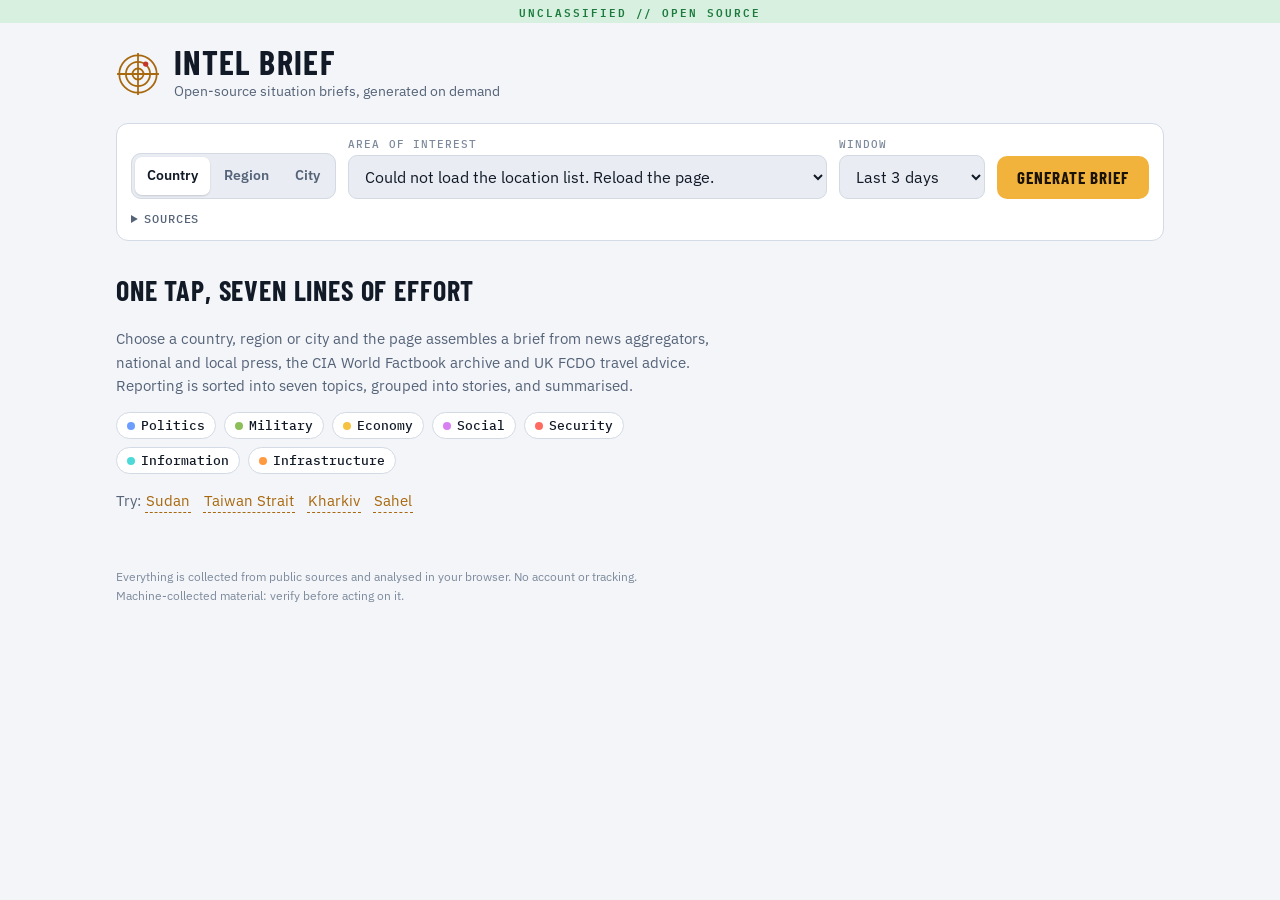
==== web/index.html @ 57255a1c "Add Intel Brief web app with scheduled news collection Open-source intelligence briefs for any count" ====
<!doctype html>
<html lang="en-GB">
<head>
<meta charset="utf-8">
<meta name="viewport" content="width=device-width, initial-scale=1, viewport-fit=cover">
<title>Intel Brief</title>
<meta name="description" content="Open-source intelligence briefs for any country, region or city: politics, military, economy, social, security, information and infrastructure.">
<meta name="theme-color" content="#0b1018">
<meta name="apple-mobile-web-app-capable" content="yes">
<meta name="apple-mobile-web-app-status-bar-style" content="black-translucent">
<meta name="apple-mobile-web-app-title" content="Intel Brief">
<link rel="icon" href="icon.png">
<link rel="apple-touch-icon" href="icon.png">
<link rel="manifest" href="manifest.webmanifest">
<link rel="preconnect" href="https://fonts.googleapis.com">
<link rel="preconnect" href="https://fonts.gstatic.com" crossorigin>
<link rel="stylesheet" href="https://fonts.googleapis.com/css2?family=Barlow+Condensed:wght@500;600;700&family=IBM+Plex+Mono:wght@400;500&family=IBM+Plex+Sans:wght@400;500;600&display=swap">
<link rel="stylesheet" href="styles.css">
<script type="module" src="js/app.js"></script>
</head>
<body>
<div class="classification" role="note">UNCLASSIFIED // OPEN SOURCE</div>

<header class="masthead wrap">
  <div class="brand">
    <svg class="brand-mark" viewBox="0 0 40 40" aria-hidden="true"><circle cx="20" cy="20" r="17" /><circle cx="20" cy="20" r="11" /><circle cx="20" cy="20" r="5" /><path d="M20 1v38M1 20h38" /><circle class="blip" cx="27" cy="11" r="2.4" /></svg>
    <div>
      <h1>Intel Brief</h1>
      <p class="tagline">Open-source situation briefs, generated on demand</p>
    </div>
  </div>
</header>

<main class="wrap">
  <form id="controls" class="controls" autocomplete="off">
    <fieldset class="kind" aria-label="Location type">
      <label><input type="radio" name="kind" value="country" checked><span>Country</span></label>
      <label><input type="radio" name="kind" value="region"><span>Region</span></label>
      <label><input type="radio" name="kind" value="city"><span>City</span></label>
    </fieldset>
    <div class="field grow">
      <label for="location">Area of interest</label>
      <select id="location" required><option value="">Loading locations…</option></select>
    </div>
    <div class="field custom" id="custom-fields" hidden>
      <label for="custom-name">City or area name</label>
      <input id="custom-name" type="text" placeholder="e.g. Kramatorsk">
      <label for="custom-country">Country (adds Factbook and FCDO context)</label>
      <select id="custom-country"><option value="">Not specified</option></select>
    </div>
    <div class="field">
      <label for="window">Window</label>
      <select id="window">
        <option value="24">Last 24 hours</option>
        <option value="72" selected>Last 3 days</option>
        <option value="168">Last 7 days</option>
      </select>
    </div>
    <button id="generate" class="primary" type="submit">Generate brief</button>
    <details class="options">
      <summary>Sources</summary>
      <div class="option-grid">
        <label><input type="checkbox" id="opt-collected" checked> Google News &amp; Bing News</label>
        <label><input type="checkbox" id="opt-outlets" checked> International outlet feeds</label>
        <label><input type="checkbox" id="opt-gdelt" checked> GDELT news monitor</label>
        <label><input type="checkbox" id="opt-local" checked> GDELT local press</label>
        <label><input type="checkbox" id="opt-factbook" checked> CIA World Factbook archive</label>
        <label><input type="checkbox" id="opt-fcdo" checked> UK FCDO travel advice</label>
        <label><input type="checkbox" id="opt-wikipedia" checked> Wikipedia</label>
        <label><input type="checkbox" id="opt-english" checked> English-language sources only</label>
      </div>
    </details>
  </form>

  <nav id="recents" class="recents" aria-label="Recent briefs" hidden></nav>

  <section id="intro" class="intro">
    <h2>One tap, seven lines of effort</h2>
    <p>Choose a country, region or city and the page assembles a brief from news aggregators, national and local press, the CIA World Factbook archive and UK FCDO travel advice. Reporting is sorted into seven topics, grouped into stories, and summarised.</p>
    <ul class="topic-legend" id="topic-legend"></ul>
    <p class="try">Try: <button type="button" data-try="country:su">Sudan</button> <button type="button" data-try="region:taiwan-strait">Taiwan Strait</button> <button type="button" data-try="city:kharkiv-up">Kharkiv</button> <button type="button" data-try="region:sahel">Sahel</button></p>
  </section>

  <article id="brief" class="brief" hidden aria-live="polite"></article>
</main>

<footer class="wrap footer">
  <p>Everything is collected from public sources and analysed in your browser. No account or tracking. Machine-collected material: verify before acting on it.</p>
  <p id="collector-status"></p>
</footer>
</body>
</html>
---- web/styles.css ----
/* Layout: single centred column, briefing-room panels; topic tiles in a 2→4 column grid. */
:root {
  --bg: #f3f5f8; --panel: #ffffff; --panel-2: #e9edf3; --line: #d3dae4; --fg: #111a26; --muted: #556378;
  --faint: #7d8a9c; --accent: #a8680d; --accent-ink: #1a1203; --accent-fill: #f2b33d; --alert: #c4362c;
  --ok: #23824a; --class: #1d7a3e; --class-bg: #d7f0df;
  --display: "Barlow Condensed", "Arial Narrow", "Roboto Condensed", sans-serif;
  --body: "IBM Plex Sans", -apple-system, "Segoe UI", Roboto, sans-serif;
  --mono: "IBM Plex Mono", ui-monospace, "SF Mono", Menlo, monospace;
  --radius: 12px;
  color-scheme: light;
}
@media (prefers-color-scheme: dark) {
  :root:not([data-theme="light"]) {
    --bg: #0b1018; --panel: #121a26; --panel-2: #18222f; --line: #233144; --fg: #e5ebf3; --muted: #93a2b7;
    --faint: #66768c; --accent: #f2b33d; --accent-ink: #1a1203; --accent-fill: #f2b33d; --alert: #ff6b61;
    --ok: #4cc27a; --class: #6fe39a; --class-bg: #0f2a1a; color-scheme: dark;
  }
}
:root[data-theme="dark"] {
  --bg: #0b1018; --panel: #121a26; --panel-2: #18222f; --line: #233144; --fg: #e5ebf3; --muted: #93a2b7;
  --faint: #66768c; --accent: #f2b33d; --accent-ink: #1a1203; --accent-fill: #f2b33d; --alert: #ff6b61;
  --ok: #4cc27a; --class: #6fe39a; --class-bg: #0f2a1a; color-scheme: dark;
}

* { box-sizing: border-box; }
html { -webkit-text-size-adjust: 100%; }
body { margin: 0; background: var(--bg); color: var(--fg); font: 15px/1.55 var(--body);
  padding-bottom: env(safe-area-inset-bottom, 0px); }
a { color: inherit; }
button, select, input { font: inherit; color: inherit; }
:focus-visible { outline: 2px solid var(--accent); outline-offset: 2px; }
[hidden] { display: none !important; }

.wrap { max-width: 1080px; margin: 0 auto; padding-left: max(16px, env(safe-area-inset-left, 0px));
  padding-right: max(16px, env(safe-area-inset-right, 0px)); }

.classification { background: var(--class-bg); color: var(--class); font: 600 11px/1 var(--mono); letter-spacing: .18em;
  text-align: center; padding-block: calc(6px + env(safe-area-inset-top, 0px)) 6px; }

/* Masthead */
.masthead { padding-block: 22px 10px; }
.brand { display: flex; gap: 14px; align-items: center; }
.brand-mark { width: 44px; height: 44px; flex: none; fill: none; stroke: var(--accent); stroke-width: 1.6; }
.brand-mark .blip { fill: var(--alert); stroke: none; }
h1, h2, h3 { font-family: var(--display); font-weight: 700; letter-spacing: .01em; text-wrap: balance; margin: 0; }
h1 { font-size: 34px; line-height: 1; text-transform: uppercase; letter-spacing: .04em; }
.tagline { margin: 2px 0 0; color: var(--muted); font-size: 14px; }

/* Controls */
.controls { display: grid; grid-template-columns: auto 1fr auto auto; gap: 12px; align-items: end;
  background: var(--panel); border: 1px solid var(--line); border-radius: var(--radius); padding: 14px; margin-top: 10px; }
.kind { display: flex; border: 1px solid var(--line); border-radius: 10px; padding: 3px; margin: 0; gap: 2px; background: var(--panel-2); }
.kind label { position: relative; }
.kind input { position: absolute; opacity: 0; inset: 0; margin: 0; cursor: pointer; }
.kind span { display: block; padding: 8px 12px; border-radius: 7px; font-weight: 600; font-size: 14px; color: var(--muted); }
.kind input:checked + span { background: var(--panel); color: var(--fg); box-shadow: 0 1px 2px rgb(0 0 0 / .15); }
.kind input:focus-visible + span { outline: 2px solid var(--accent); }
.field { display: grid; gap: 4px; min-width: 0; }
.field label { font: 500 11px/1.2 var(--mono); letter-spacing: .1em; text-transform: uppercase; color: var(--faint); }
select, input[type="text"] { width: 100%; min-width: 0; background: var(--panel-2); border: 1px solid var(--line);
  border-radius: 9px; padding: 10px 12px; font-size: 16px; }
.custom { grid-column: 1 / -1; }
button.primary { background: var(--accent-fill); color: var(--accent-ink); border: 0; border-radius: 10px; padding: 11px 20px;
  font: 700 17px/1.2 var(--display); letter-spacing: .06em; text-transform: uppercase; cursor: pointer; }
button.primary:disabled { opacity: .55; cursor: progress; }
.options { grid-column: 1 / -1; font-size: 14px; color: var(--muted); }
.options summary { cursor: pointer; font: 500 12px var(--mono); letter-spacing: .08em; text-transform: uppercase; }
.option-grid { display: grid; grid-template-columns: repeat(auto-fill, minmax(230px, 1fr)); gap: 6px 16px; padding-top: 10px; }
.option-grid label { display: flex; gap: 8px; align-items: center; }
@media (max-width: 760px) {
  .controls { grid-template-columns: 1fr 1fr; }
  .kind, .field.grow, button.primary { grid-column: 1 / -1; }
  .kind label { flex: 1; text-align: center; }
}

.recents { display: flex; flex-wrap: wrap; gap: 8px; margin-top: 12px; align-items: center; }
.recents .label { font: 500 11px var(--mono); letter-spacing: .1em; text-transform: uppercase; color: var(--faint); }
.chip { border: 1px solid var(--line); background: var(--panel); border-radius: 999px; padding: 5px 12px; font-size: 13px; cursor: pointer; }
.chip:hover { border-color: var(--accent); }

/* Intro */
.intro { margin-top: 28px; max-width: 70ch; }
.intro h2 { font-size: 28px; text-transform: uppercase; letter-spacing: .03em; }
.intro p { color: var(--muted); }
.topic-legend { list-style: none; padding: 0; display: flex; flex-wrap: wrap; gap: 8px; }
.topic-legend li { display: flex; align-items: center; gap: 6px; font: 500 13px var(--mono); padding: 4px 10px;
  border-radius: 999px; background: var(--panel); border: 1px solid var(--line); }
.dot { width: 8px; height: 8px; border-radius: 50%; background: var(--c, var(--faint)); flex: none; display: inline-block; }
.try button { background: none; border: 0; border-bottom: 1px dashed var(--accent); color: var(--accent); padding: 0 1px; cursor: pointer; margin-right: 8px; }

/* Brief */
.brief { margin-top: 24px; display: grid; gap: 18px; }
.brief-head { display: grid; gap: 6px; }
.eyebrow { font: 500 12px var(--mono); letter-spacing: .12em; text-transform: uppercase; color: var(--accent); }
.brief-head h2 { font-size: clamp(36px, 7vw, 56px); line-height: .95; text-transform: uppercase; }
.stats { display: flex; flex-wrap: wrap; gap: 6px 22px; align-items: baseline; }
.stat b { font: 600 22px var(--display); font-variant-numeric: tabular-nums; margin-right: 4px; }
.stat span { font: 500 11px var(--mono); letter-spacing: .1em; text-transform: uppercase; color: var(--faint); }
.meta { color: var(--muted); font-size: 13px; }
.actions { display: flex; flex-wrap: wrap; gap: 8px; }
.ghost { background: var(--panel); border: 1px solid var(--line); border-radius: 9px; padding: 7px 12px; cursor: pointer; font-size: 13px; font-weight: 500; }
.ghost:hover { border-color: var(--accent); }

.progress { display: grid; gap: 6px; font: 13px var(--mono); color: var(--muted); }
.bar { height: 3px; background: var(--panel-2); border-radius: 2px; overflow: hidden; }
.bar i { display: block; height: 100%; background: var(--accent-fill); transition: width .4s; }

.panel { background: var(--panel); border: 1px solid var(--line); border-radius: var(--radius); padding: 16px; min-width: 0; }
.panel-title { display: flex; justify-content: space-between; gap: 12px; align-items: baseline; margin-bottom: 8px; }
.label { font: 600 12px var(--mono); letter-spacing: .14em; text-transform: uppercase; color: var(--accent); }
.method { font: 11px var(--mono); color: var(--faint); }
.alert { border-color: color-mix(in srgb, var(--alert) 55%, var(--line)); }
.alert .label { color: var(--alert); }
.alert p { margin: 4px 0; }
.bluf ul { margin: 6px 0 0; padding-left: 18px; }
.bluf li { margin: 4px 0; }
.bluf p { margin: 0; font-size: 16px; }

.section-title { display: flex; align-items: baseline; justify-content: space-between; gap: 12px; margin-top: 8px;
  border-bottom: 1px solid var(--line); padding-bottom: 6px; }
.section-title h3 { font-size: 22px; text-transform: uppercase; letter-spacing: .05em; }
.section-title small { color: var(--faint); font: 12px var(--mono); }

.tiles { display: grid; grid-template-columns: repeat(4, minmax(0, 1fr)); gap: 12px; }
@media (max-width: 900px) { .tiles { grid-template-columns: repeat(2, minmax(0, 1fr)); } }
.tile { text-align: left; background: var(--panel); border: 1px solid var(--line); border-top: 3px solid var(--c);
  border-radius: var(--radius); padding: 12px; display: grid; gap: 8px; cursor: pointer; min-width: 0; align-content: start; }
.tile:hover, .tile[aria-pressed="true"] { border-color: var(--c); background: color-mix(in srgb, var(--c) 8%, var(--panel)); }
.tile-head { display: flex; justify-content: space-between; align-items: baseline; gap: 8px; }
.tile-head strong { font: 700 19px var(--display); text-transform: uppercase; letter-spacing: .04em; min-width: 0; overflow-wrap: anywhere; }
@media (max-width: 480px) { .tile-head strong { font-size: 16px; letter-spacing: .02em; } }
.tile-head b { font: 600 24px var(--display); color: var(--c); font-variant-numeric: tabular-nums; }
.tile p { margin: 0; font-size: 13px; color: var(--muted); display: -webkit-box; -webkit-line-clamp: 3; -webkit-box-orient: vertical; overflow: hidden; min-height: 3.9em; }
.level { display: inline-flex; align-items: center; gap: 6px; font: 500 11px var(--mono); letter-spacing: .06em; text-transform: uppercase; }
.level[data-l="quiet"] { color: var(--faint); } .level[data-l="low"] { color: var(--ok); }
.level[data-l="moderate"] { color: #c99a1a; } .level[data-l="high"] { color: var(--alert); }
.level .dot { background: currentColor; }
.spark { display: flex; align-items: flex-end; gap: 3px; height: 24px; }
.spark i { flex: 1; background: var(--c); border-radius: 2px 2px 0 0; min-height: 2px; }
.spark i.zero { opacity: .2; }

.detail { border-top: 3px solid var(--c); }
.detail-head { display: flex; flex-wrap: wrap; gap: 8px 16px; align-items: baseline; justify-content: space-between; }
.detail-head h4 { font: 700 24px var(--display); text-transform: uppercase; letter-spacing: .04em; margin: 0; color: var(--c); }
.synopsis { font-size: 16px; margin: 10px 0; }
.histo { display: grid; grid-template-columns: repeat(8, 1fr); gap: 4px; align-items: end; height: 70px; margin: 8px 0 2px; }
.histo i { background: var(--c); border-radius: 3px 3px 0 0; min-height: 2px; position: relative; }
.histo-axis { display: flex; justify-content: space-between; font: 11px var(--mono); color: var(--faint); }
.tabs { display: flex; gap: 4px; margin: 14px 0 8px; border-bottom: 1px solid var(--line); overflow-x: auto; }
.tabs button { background: none; border: 0; padding: 8px 10px; cursor: pointer; color: var(--muted); font-weight: 600; font-size: 14px;
  border-bottom: 2px solid transparent; margin-bottom: -1px; white-space: nowrap; }
.tabs button[aria-selected="true"] { color: var(--fg); border-color: var(--c, var(--accent)); }

.story { border-left: 3px solid var(--c, var(--accent)); padding: 2px 0 2px 12px; margin: 12px 0; }
.story > strong { display: block; font-size: 15px; }
.story-meta { font: 12px var(--mono); color: var(--faint); display: flex; flex-wrap: wrap; gap: 4px 12px; margin: 2px 0 4px; }
.story details summary { cursor: pointer; font-size: 13px; color: var(--accent); }

.article { padding: 9px 0; border-top: 1px solid var(--line); display: grid; gap: 2px; }
.article:first-child { border-top: 0; }
.article a { font-weight: 500; text-decoration: none; }
.article a:hover { text-decoration: underline; }
.article p { margin: 0; font-size: 13px; color: var(--muted); }
.byline { display: flex; flex-wrap: wrap; gap: 4px 10px; align-items: center; font: 12px var(--mono); color: var(--faint); }
.byline .pub { color: var(--accent); }
.tag { font: 600 10px var(--mono); letter-spacing: .08em; padding: 1px 6px; border-radius: 4px; background: var(--panel-2); color: var(--muted); }
.tag.local { background: color-mix(in srgb, #2bb5a5 25%, var(--panel)); color: var(--fg); }

.baseline { border-top: 1px solid var(--line); padding: 10px 0; }
.baseline:first-child { border-top: 0; }
.baseline summary { cursor: pointer; display: flex; justify-content: space-between; gap: 12px; font-weight: 600; }
.baseline summary small { font: 11px var(--mono); color: var(--faint); font-weight: 400; text-align: right; }
.baseline .text { white-space: pre-line; color: var(--muted); font-size: 14px; max-width: 75ch; margin: 8px 0 4px; }
.baseline a { font-size: 13px; color: var(--accent); }

.products { display: grid; grid-template-columns: repeat(4, minmax(0, 1fr)); gap: 12px; }
@media (max-width: 900px) { .products { grid-template-columns: repeat(2, minmax(0, 1fr)); } }
.product { text-align: left; background: var(--panel); border: 1px dashed var(--line); border-radius: var(--radius); padding: 12px;
  display: grid; gap: 4px; align-content: start; min-width: 0; }
.product.ready { border-style: solid; cursor: pointer; }
.product.ready:hover, .product[aria-pressed="true"] { border-color: var(--accent); }
.product strong { font: 700 17px var(--display); text-transform: uppercase; letter-spacing: .04em; }
.product p { margin: 0; font-size: 13px; color: var(--muted); }
.badge { justify-self: start; font: 600 10px var(--mono); letter-spacing: .12em; padding: 2px 7px; border-radius: 4px;
  background: var(--panel-2); color: var(--faint); }
.product.ready .badge { background: color-mix(in srgb, var(--ok) 22%, var(--panel)); color: var(--ok); }

.chart { width: 100%; height: auto; display: block; }
.chart text { fill: var(--faint); font: 10px var(--mono); }
.legend { display: flex; flex-wrap: wrap; gap: 6px 14px; font: 12px var(--mono); color: var(--muted); margin-top: 6px; }
.legend span { display: inline-flex; gap: 6px; align-items: center; }
.filters { display: flex; flex-wrap: wrap; gap: 6px; margin-bottom: 8px; }
.filters button { border: 1px solid var(--line); background: var(--panel-2); border-radius: 999px; padding: 3px 10px; font-size: 12px; cursor: pointer; }
.filters button[aria-pressed="true"] { border-color: var(--c, var(--accent)); background: color-mix(in srgb, var(--c, var(--accent)) 18%, var(--panel)); }
.day { font: 600 12px var(--mono); letter-spacing: .1em; text-transform: uppercase; color: var(--faint); margin: 14px 0 0; }

.sources { width: 100%; border-collapse: collapse; font-size: 14px; }
.sources td { padding: 7px 6px; border-top: 1px solid var(--line); vertical-align: top; }
.sources tr:first-child td { border-top: 0; }
.sources td:last-child { text-align: right; font-variant-numeric: tabular-nums; font-family: var(--mono); }
.sources small { display: block; color: var(--faint); font-size: 12px; }
.st { font: 600 10px var(--mono); letter-spacing: .1em; text-transform: uppercase; }
.st.ok { color: var(--ok); } .st.failed { color: var(--alert); } .st.empty, .st.skipped { color: var(--faint); }
.empty-note { color: var(--muted); font-size: 14px; margin: 6px 0; }

.footer { color: var(--faint); font-size: 12px; padding-block: 36px 28px; }
.footer p { margin: 4px 0; max-width: 80ch; }

.toast { position: fixed; left: 50%; bottom: calc(20px + env(safe-area-inset-bottom, 0px)); transform: translateX(-50%);
  background: var(--fg); color: var(--bg); padding: 8px 14px; border-radius: 8px; font-size: 14px; z-index: 20; }

@media (prefers-reduced-motion: reduce) { * { transition: none !important; } }
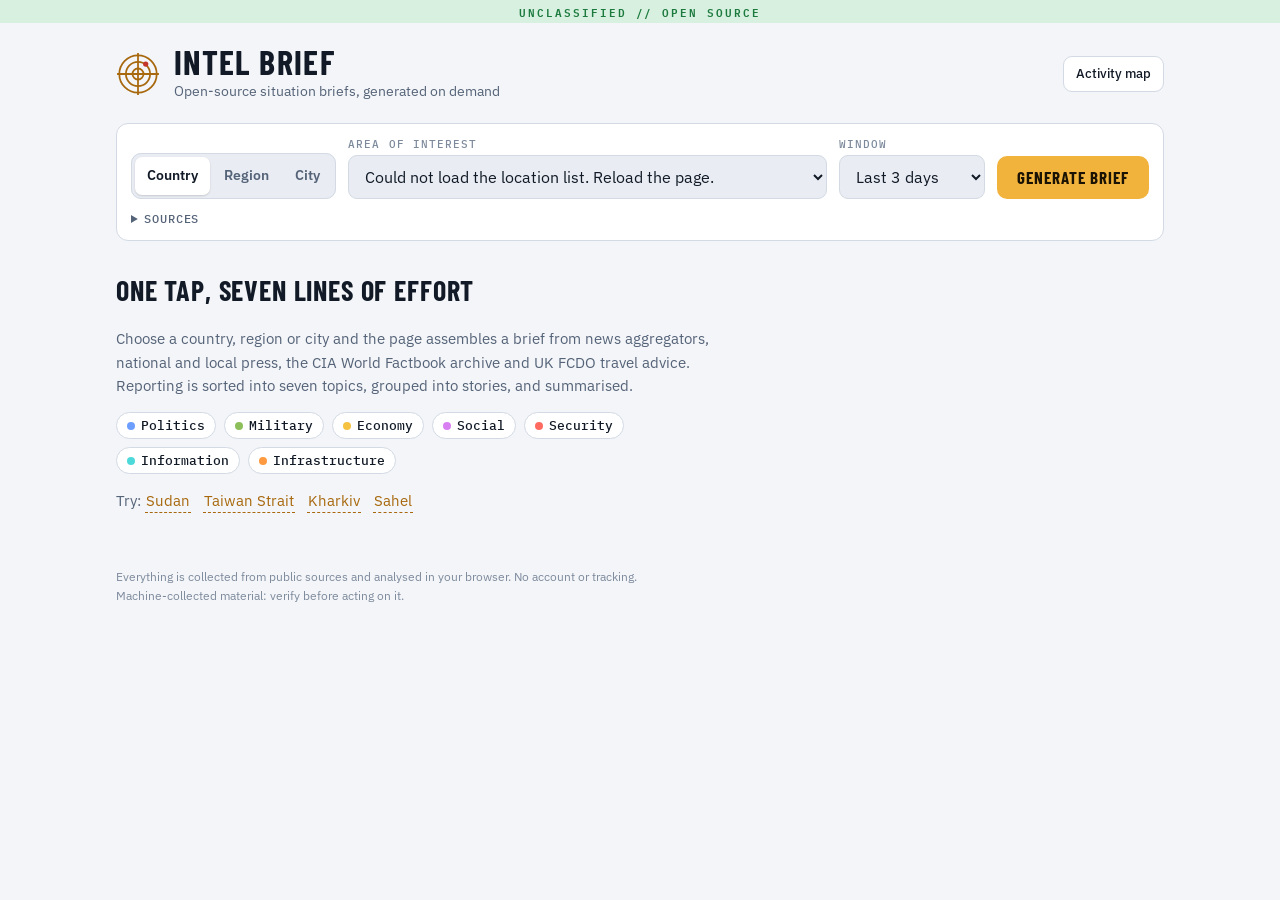
==== commit ad07e212: "Add activity map with event, social and road-incident layers New map.html: GDELT event heat map (las" ====
--- a/web/index.html
+++ b/web/index.html
@@ -28,6 +28,7 @@
       <h1>Intel Brief</h1>
       <p class="tagline">Open-source situation briefs, generated on demand</p>
     </div>
+    <a class="ghost map-link" href="map.html">Activity map</a>
   </div>
 </header>
 
--- a/web/styles.css
+++ b/web/styles.css
@@ -40,6 +40,7 @@
 /* Masthead */
 .masthead { padding-block: 22px 10px; }
 .brand { display: flex; gap: 14px; align-items: center; }
+.map-link { margin-left: auto; text-decoration: none; }
 .brand-mark { width: 44px; height: 44px; flex: none; fill: none; stroke: var(--accent); stroke-width: 1.6; }
 .brand-mark .blip { fill: var(--alert); stroke: none; }
 h1, h2, h3 { font-family: var(--display); font-weight: 700; letter-spacing: .01em; text-wrap: balance; margin: 0; }
@@ -210,3 +211,4 @@
   background: var(--fg); color: var(--bg); padding: 8px 14px; border-radius: 8px; font-size: 14px; z-index: 20; }
 
 @media (prefers-reduced-motion: reduce) { * { transition: none !important; } }
+a.ghost { text-decoration: none; display: inline-block; color: var(--fg); }
